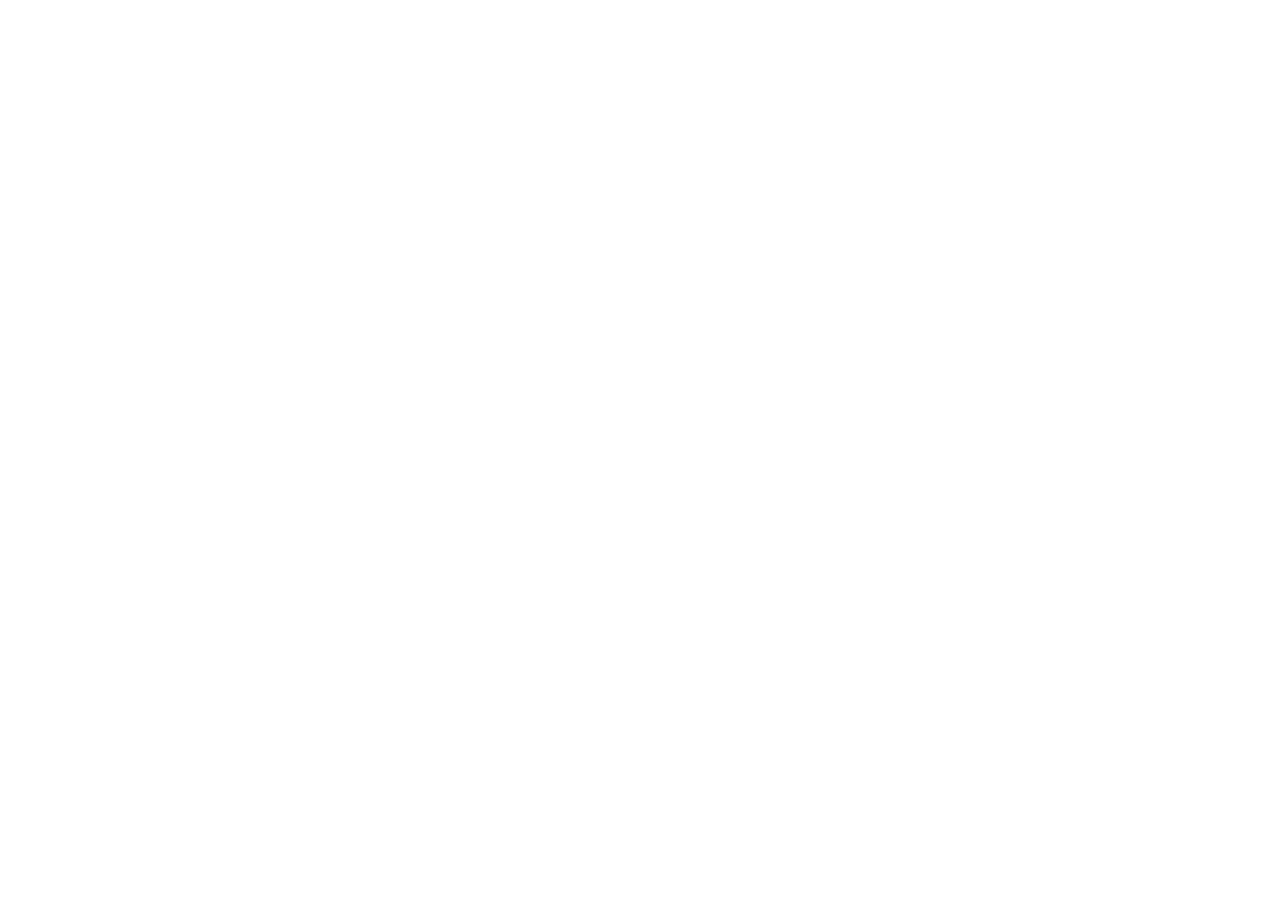
==== food_story.html @ a3baf1f1 "documents" ====
<!DOCTYPE html>
<html lang="en">

<head>
    <meta charset="UTF-8">
    <meta name="viewport" content="width=device-width, initial-scale=1.0">
    <title>EveryCook</title>
    <link rel="stylesheet" href="./assets/css/.css">
    <script src="./assets/js/app.js" defer></script>
</head>

<body>

</body>

</html>
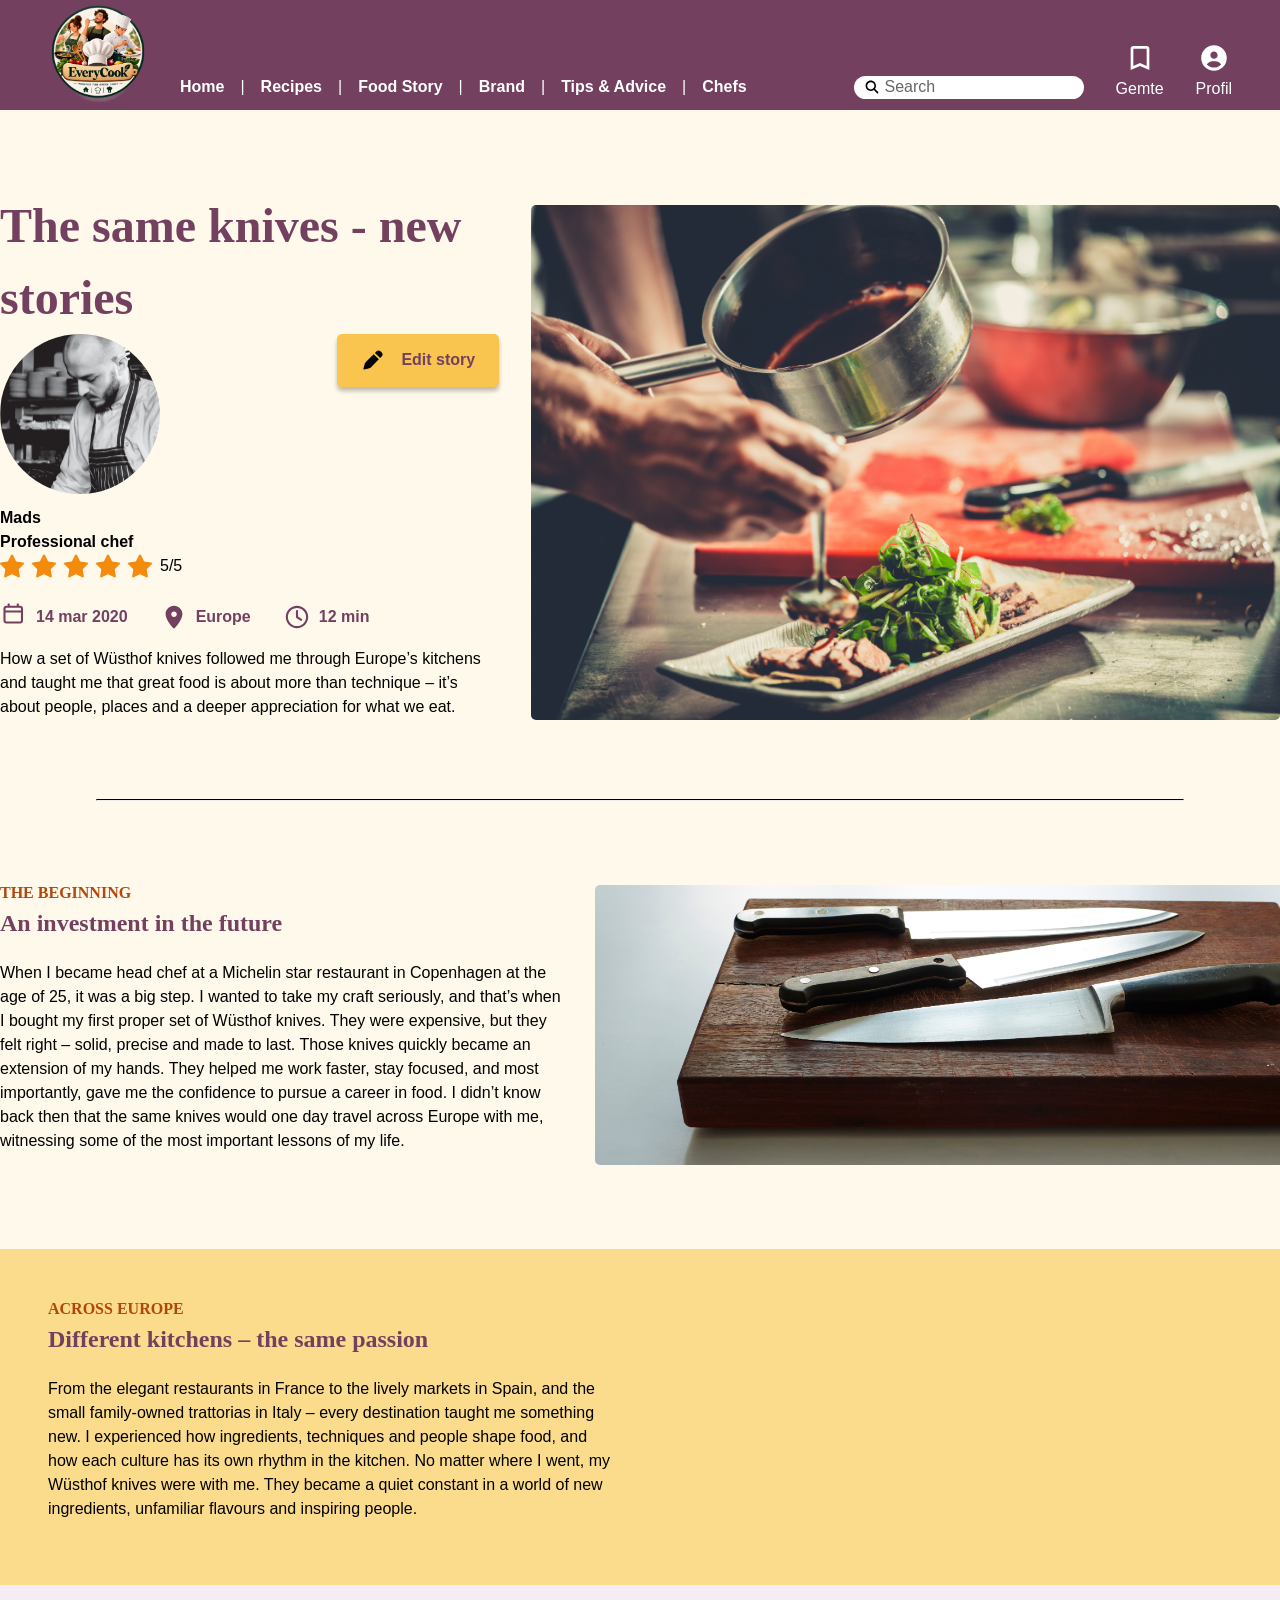
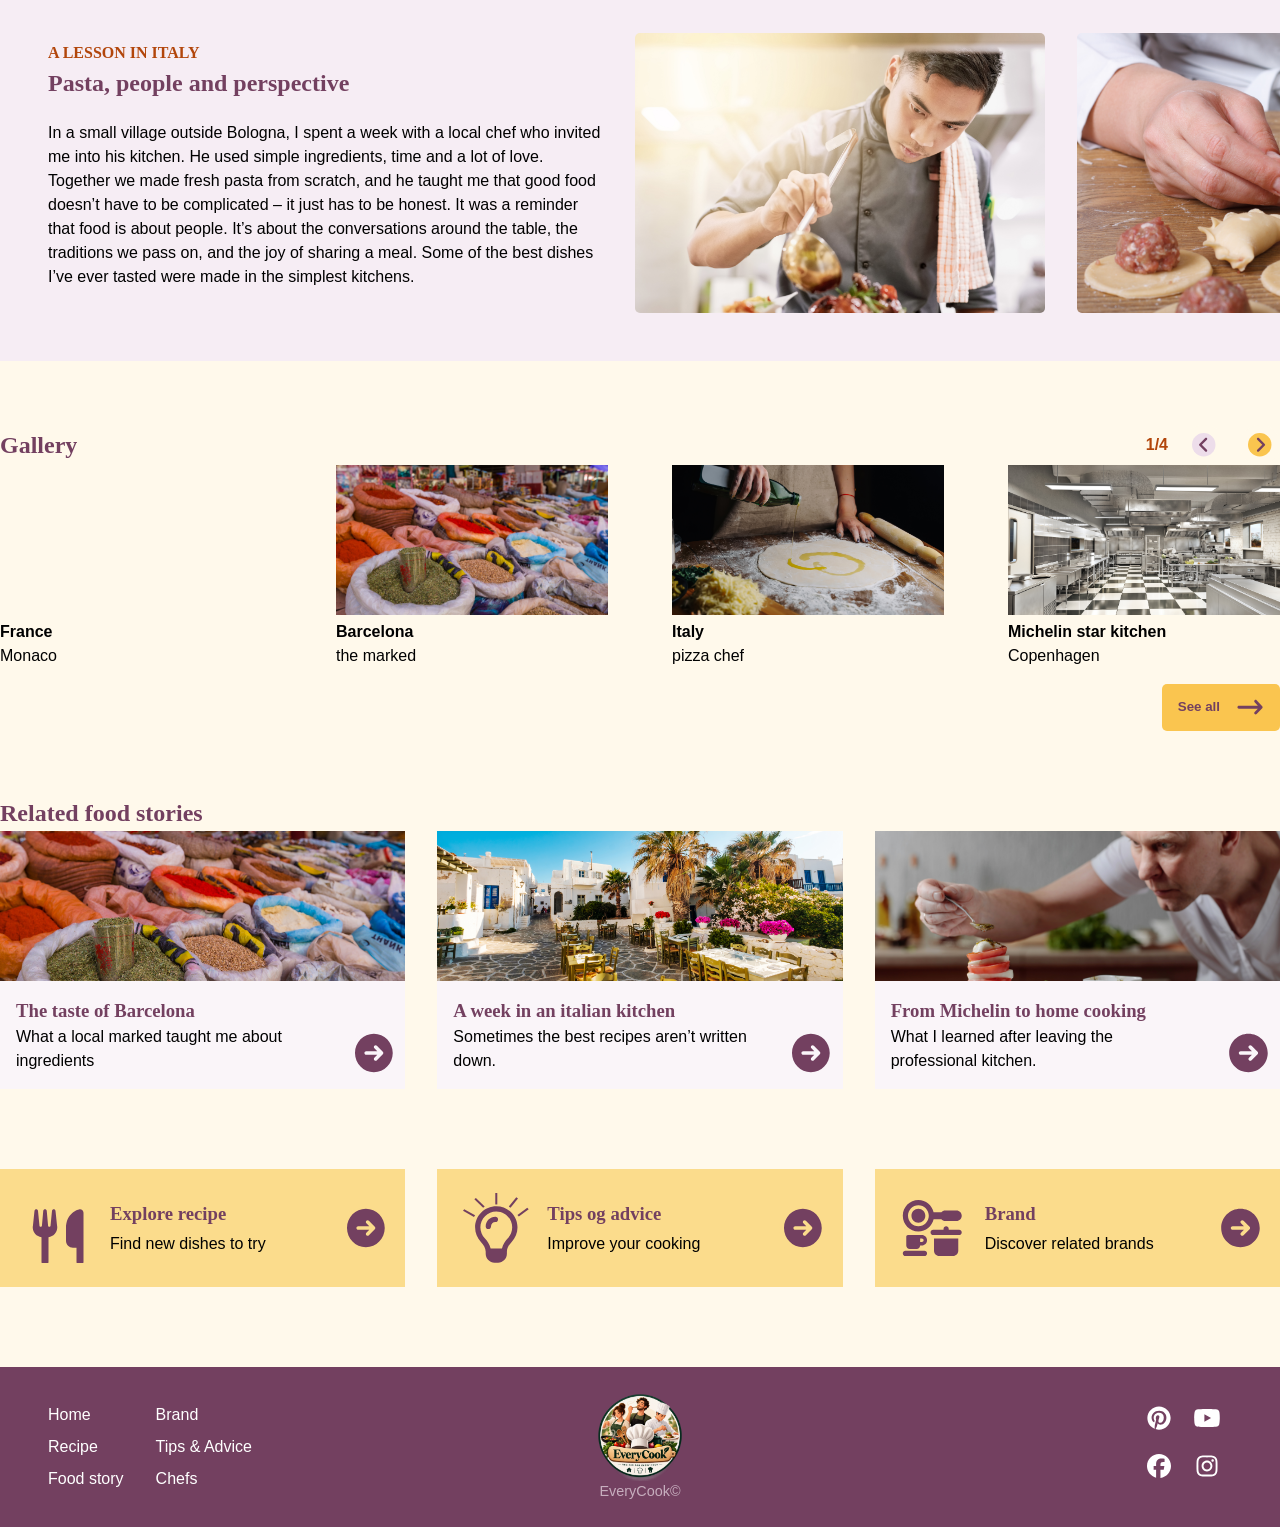
==== commit 1f1be8d9: "Food Story 1.0" ====
--- a/food_story.html
+++ b/food_story.html
@@ -5,12 +5,344 @@
     <meta charset="UTF-8">
     <meta name="viewport" content="width=device-width, initial-scale=1.0">
     <title>EveryCook</title>
-    <link rel="stylesheet" href="./assets/css/.css">
+    <link rel="stylesheet" href="./assets/css/style.css">
     <script src="./assets/js/app.js" defer></script>
 </head>
 
 <body>
 
+    <header>
+        <div class="logo">
+            <img src="assets/img/Ikon.png" alt="EveryCook logo">
+        </div>
+
+        <nav>
+            <a href="#">Home</a>
+            <span>|</span>
+            <a href="#">Recipes</a>
+            <span>|</span>
+            <a href="#">Food Story</a>
+            <span>|</span>
+            <a href="#">Brand</a>
+            <span>|</span>
+            <a href="#">Tips & Advice</a>
+            <span>|</span>
+            <a href="#">Chefs</a>
+        </nav>
+
+        <div class="search">
+            <img src="assets/icon/magnifying-glass-solid-full.svg   " alt="">
+            <p class="searchP">Search</p>
+        </div>
+
+        <div class="header-icon">
+            <img src="assets/icon/bookmark_24dp_1F1F1F_FILL0_wght400_GRAD0_opsz24.svg" alt="">
+            <span>Gemte</span>
+        </div>
+        <div class="header-icon">
+            <img src="assets/icon/circle-user-solid-full.svg" alt="">
+            <span>Profil</span>
+        </div>
+
+
+    </header>
+
+    <main>
+
+        <section class="fsHero">
+
+            <div class="fsHeroContent">
+
+                <h1>The same knives -
+                    new stories</h1>
+
+                <button class="fsEditButton"><img src="./assets/icon/pen-solid-full.svg" alt="edit pen">Edit
+                    story</button>
+                <div class="fsChefProfile"><img src="./assets/img/Mads.svg" alt="Mads chef">
+                    <div>
+                        <p>Mads</p>
+                        <p>Professional chef</p>
+                    </div>
+                </div>
+
+                <div class="fsRating">
+                    <img src="./assets/icon/rating_star.svg" alt="5 out of 5 stars">
+                    <img src="./assets/icon/rating_star.svg" alt="5 out of 5 stars">
+                    <img src="./assets/icon/rating_star.svg" alt="5 out of 5 stars">
+                    <img src="./assets/icon/rating_star.svg" alt="5 out of 5 stars">
+                    <img src="./assets/icon/rating_star.svg" alt="5 out of 5 stars">
+                    <span>5/5</span>
+                </div>
+
+                <div class="fsMetaData">
+                    <img src="./assets/icon/calendar-regular-full.svg" alt="calender">
+                    <span>14 mar 2020</span>
+                    <img src="./assets/icon/location-dot-solid-full.svg" alt="location">
+                    <span>Europe</span>
+                    <img src="./assets/icon/clock-regular-full.svg" alt="">
+                    <span>12 min</span>
+                </div>
+                <p>How a set of Wüsthof knives followed me through Europe’s kitchens and taught me that great food is
+                    about more than technique – it’s about people, places and a deeper appreciation for what we eat.</p>
+            </div>
+
+            <div class="fsHeroImg"><img src="./assets/img/food_Story_Hero.jpg" alt="food story hero picture"></div>
+        </section>
+
+        <hr class="fsLine">
+
+        <section class="fsStory">
+            <div class="fsStoryOne">
+
+                <div class="fsStoryContent">
+                    <span>THE BEGINNING</span>
+                    <h2>An investment in the future</h2>
+                    <p>When I became head chef at a Michelin star restaurant in Copenhagen at the age of 25, it was a
+                        big
+                        step. I wanted to take my craft seriously, and that’s when I bought my first proper set of
+                        Wüsthof
+                        knives. They were expensive, but they felt right – solid, precise and made to last.
+                        Those knives quickly became an extension of my hands. They helped me work faster, stay focused,
+                        and
+                        most importantly, gave me the confidence to pursue a career in food. I didn’t know back then
+                        that
+                        the same knives would one day travel across Europe with me, witnessing some of the most
+                        important
+                        lessons of my life.</p>
+                </div>
+
+                <img src="./assets/img/Knives.jpg" alt="knives">
+            </div>
+        </section>
+
+        <section class="fsStory fsStoryOrange">
+
+            <div class="fsStoryTwo">
+                <div class="fsStoryContent">
+                    <span>ACROSS EUROPE</span>
+                    <h2>Different kitchens – the same passion</h2>
+                    <p>From the elegant restaurants in France to the lively markets in Spain, and the small family-owned
+                        trattorias in Italy – every destination taught me something new. I experienced how ingredients,
+                        techniques and people shape food, and how each culture has its own rhythm in the kitchen.
+                        No matter where I went, my Wüsthof knives were with me. They became a quiet constant in a world
+                        of new ingredients, unfamiliar flavours and inspiring people.</p>
+                </div>
+
+                <video src="./assets/img/Monaco.mp4"></video>
+            </div>
+
+        </section>
+
+        <section class="fsStory fsStoryPurple">
+
+            <div class="fsStoryThree">
+                <div class="fsStoryContent">
+                    <span>A LESSON IN ITALY</span>
+                    <h2>Pasta, people and perspective</h2>
+                    <p>In a small village outside Bologna, I spent a week with a local chef who invited me into his
+                        kitchen. He used simple ingredients, time and a lot of love. Together we made fresh pasta from
+                        scratch, and he taught me that good food doesn’t have to be complicated – it just has to be
+                        honest.
+                        It was a reminder that food is about people. It’s about the conversations around the table, the
+                        traditions we pass on, and the joy of sharing a meal. Some of the best dishes I’ve ever tasted
+                        were made in the simplest kitchens.</p>
+                </div>
+
+                <img src="./assets/img/Italian_chef.jpg" alt="Italian chef">
+                <img src="./assets/img/Italian_pasta.jpg" alt="Making Pasta">
+            </div>
+
+        </section>
+
+        <section class="fsGallery">
+
+            <div class="fsGalleryHeader">
+                <h2>Gallery</h2>
+
+                <div class="fsGalleryNavigation">
+                    <span id="fsGalleryCounter">1/4</span>
+
+                    <button class="fsGalleryArrow" id="fsPrevious">
+                        <img src="./assets/icon/rund_pil_til_venstre.svg" alt="Previous">
+                    </button>
+
+                    <button class="fsGalleryArrow" id="fsNext">
+                        <img src="./assets/icon/rund_pil_til_højre.svg" alt="Next">
+                    </button>
+                </div>
+            </div>
+
+            <div class="fsGalleryGrid">
+
+                <div class="fsGalleryItem">
+                    <video src="./assets/img/Monaco.mp4"></video>
+                    <strong>France</strong>
+                    <span>Monaco</span>
+                </div>
+
+                <div class="fsGalleryItem">
+                    <img src="./assets/img/marked_2.jpg" alt="Barcelona marked">
+                    <strong>Barcelona</strong>
+                    <span>the marked</span>
+                </div>
+
+                <div class="fsGalleryItem">
+                    <img src="./assets/img/Pizza_chef.jpg" alt="Pizza chef">
+                    <strong>Italy</strong>
+                    <span>pizza chef</span>
+                </div>
+
+                <div class="fsGalleryItem">
+                    <img src="./assets/img/cph_kitchen.jpg" alt="kitchen Copenhagen">
+                    <strong>Michelin star kitchen</strong>
+                    <span>Copenhagen</span>
+                </div>
+
+            </div>
+
+            <button class="fsSeeAll"><span>See all</span><img src="./assets/icon/pil__højre.svg" alt=""></button>
+
+        </section>
+
+        <section>
+            <section class="fsRelatedStories">
+
+                <h2>Related food stories</h2>
+
+                <div class="fsRelatedGrid">
+
+                    <article class="fsRelatedCard">
+                        <img src="./assets/img/marked_2.jpg" alt="marked">
+
+                        <div class="fsRelatedContent">
+                            <h3>The taste of Barcelona</h3>
+                            <p>What a local marked taught me about ingredients</p>
+                            <button class="fsRelatedButton">
+                                <img src="./assets/icon/circle_arrow_right.svg" alt="">
+                            </button>
+                        </div>
+                    </article>
+
+                    <article class="fsRelatedCard">
+                        <img src="./assets/img/Italian_restaurant.jpg" alt="">
+
+                        <div class="fsRelatedContent">
+                            <h3>A week in an italian kitchen</h3>
+                            <p>Sometimes the best recipes aren’t written down.</p>
+                            <button class="fsRelatedButton">
+                                <img src="./assets/icon/circle_arrow_right.svg" alt="">
+                            </button>
+                        </div>
+                    </article>
+
+                    <article class="fsRelatedCard">
+                        <img src="./assets/img/pro_chef.JPG" alt="">
+
+                        <div class="fsRelatedContent">
+                            <h3>From Michelin to home cooking</h3>
+                            <p>What I learned after leaving the professional kitchen.</p>
+                            <button class="fsRelatedButton">
+                                <img src="./assets/icon/circle_arrow_right.svg" alt="">
+                            </button>
+                        </div>
+                    </article>
+
+                </div>
+
+            </section>
+        </section>
+
+        <section class="fsCta">
+
+            <div class="fsCtaGrid">
+
+                <div class="fsCtaCard">
+                    <img src="./assets/icon/utensils-solid-full.svg" alt="utensils">
+
+                    <div>
+                        <h3>Explore recipe</h3>
+                        <p>Find new dishes to try</p>
+                    </div>
+
+                    <button class="fsCtaButton">
+                        <img src="./assets/icon/circle_arrow_right.svg" alt="arrow right">
+                    </button>
+                </div>
+
+                <div class="fsCtaCard">
+                    <img src="./assets/icon/tips_and_advice.svg" alt="lightbulb">
+
+                    <div>
+                        <h3>Tips og advice</h3>
+                        <p>Improve your cooking</p>
+                    </div>
+
+                    <button class="fsCtaButton">
+                        <img src="./assets/icon/circle_arrow_right.svg" alt="arrow right">
+                    </button>
+                </div>
+
+                <div class="fsCtaCard">
+                    <img src="./assets/icon/kitchen-set-solid-full.svg" alt="Kitchen utensils">
+
+                    <div>
+                        <h3>Brand</h3>
+                        <p>Discover related brands</p>
+                    </div>
+
+                    <button class="fsCtaButton">
+                        <img src="./assets/icon/circle_arrow_right.svg" alt="arrow right">
+                    </button>
+                </div>
+
+            </div>
+
+        </section>
+    </main>
+
+
+    <footer>
+        <div class="footer-links">
+            <div>
+                <a href="#">Home</a>
+                <a href="#">Recipe</a>
+                <a href="#">Food story</a>
+            </div>
+
+            <div>
+                <a href="#">Brand</a>
+                <a href="#">Tips & Advice</a>
+                <a href="#">Chefs</a>
+            </div>
+        </div>
+
+
+        <div class="footer-logo">
+            <img src="assets/img/Ikon.png" alt="EveryCook logo">
+            <p>EveryCook©</p>
+        </div>
+
+
+        <div class="social-media">
+            <a href="#">
+                <img src="assets/icon/pinterest-brands-solid-full.svg" alt="Pinterest">
+            </a>
+
+            <a href="#">
+                <img src="assets/icon/youtube-brands-solid-full.svg" alt="YouTube">
+            </a>
+
+            <a href="#">
+                <img src="assets/icon/facebook-brands-solid-full.svg" alt="Facebook">
+            </a>
+
+            <a href="#">
+                <img src="assets/icon/instagram-brands-solid-full.svg" alt="Instagram">
+            </a>
+        </div>
+
+    </footer>
+
 </body>
 
 </html>
--- a/assets/css/style.css
+++ b/assets/css/style.css
@@ -0,0 +1,687 @@
+/* Typografi */
+
+@import url('https://fonts.googleapis.com/css2?family=Merriweather:ital,opsz,wght@0,18..144,300..900;1,18..144,300..900&family=Nunito:ital,wght@0,200..1000;1,200..1000&display=swap');
+
+* {
+    box-sizing: border-box;
+    line-height: 150%;
+}
+
+/* Variabler*/
+
+:root {
+    /* Farver */
+    --primaryPurple: rgb(115, 64, 96, 1);
+    --darkPurple: rgb(115, 64, 96, 1);
+    --mediumDarkPurple: rgb(224, 193, 217, 1);
+    --mediumPurple: rgb(246, 237, 244, 1);
+    --lightPurple: rgb(250, 245, 249, 1);
+    --primaryOrange: rgb(250, 197, 79, 1);
+    --darkOrange: rgb(178, 70, 11, 1);
+    --mediumDarkOrange: rgb(242, 139, 14, 1);
+    --mediumOrange: rgb(251, 220, 140, 1);
+    --lightOrange: rgb(253, 238, 200, 1);
+
+    /* Spacing */
+
+    --smallSpacer: 1rem;
+    --mediumSpacer: 1.5rem;
+    --largeSpacer: 3rem;
+}
+
+
+
+body {
+    margin: 0;
+    font-family: "Nunito", sans-serif;
+    background-color: #FFF9EB;
+    ;
+}
+
+h1,
+h2,
+h3,
+h4,
+h5,
+h6 {
+    font-family: "Merriweather";
+    color: var(--darkPurple);
+
+}
+
+/* HEADER */
+
+header {
+    display: flex;
+    align-items: center;
+    height: 110px;
+    padding: 0 3rem;
+    background-color: var(--darkPurple);
+    gap: 2rem;
+}
+
+.logo img {
+    width: 100px;
+    height: 100px;
+    object-fit: contain;
+}
+
+nav {
+    display: flex;
+    align-items: center;
+    gap: 1rem;
+    margin-top: 4rem;
+}
+
+nav a {
+    color: white;
+    text-decoration: none;
+    font-size: var(--smallSpacer);
+    font-weight: 600;
+}
+
+nav span {
+    color: white;
+}
+
+.search {
+    display: flex;
+    align-items: center;
+    margin-left: auto;
+    width: 230px;
+    height: 23px;
+    background-color: white;
+    border-radius: 20px;
+    padding: 0 10px;
+    margin-top: 4rem;
+}
+
+.search img {
+    width: 16px;
+    height: 16px;
+
+}
+
+.searchP {
+    font-size: (var(--smallSpacer));
+    padding-left: 5px;
+    opacity: 60%;
+}
+
+.header-icon {
+    display: flex;
+    flex-direction: column;
+    align-items: center;
+    color: white;
+    gap: 3px;
+    margin-top: 2rem;
+}
+
+.header-icon img {
+    width: 32px;
+    height: 32px;
+    filter: brightness(0) invert(1);
+}
+
+.header-icon span {
+    font-size: var(--smallSpacer);
+}
+
+
+/* MAIN */
+
+.hero {
+    position: relative;
+    display: block;
+    min-height: 400px;
+}
+
+.hero img {
+    display: block;
+    width: 100%;
+    height: auto;
+    object-fit: cover;
+}
+
+.hero-content {
+    position: absolute;
+    inset: 0;
+    display: flex;
+    flex-direction: column;
+    justify-content: center;
+    align-items: flex-start;
+    padding: 2rem;
+    color: white;
+}
+
+.hero h1 {
+    margin: 0;
+    margin-bottom: 1.5rem;
+    color: white;
+    z-index: 1;
+    align-self: center;
+    font-size: var(--largeSpacer);
+    text-shadow: 2px 2px 4px rgba(0, 0, 0, 0.5);
+}
+
+.hero-search {
+    display: flex;
+    align-self: center;
+    gap: 0.5rem;
+    margin-top: 1rem;
+    background: rgba(255, 255, 255, 0.6);
+    border-radius: 999px;
+    padding: 0.5rem 1rem;
+    width: 400px;
+}
+
+.hero-search img {
+    width: 20px;
+    height: 20px;
+    filter: brightness(1) invert(0);
+    margin-top: 0.1rem;
+}
+
+.hero-search p {
+    margin: 0;
+    color: black;
+}
+
+.popularRecipes {
+    margin: var(--mediumSpacer) 3rem;
+}
+
+.popularRecipesFood {
+    display: flex;
+    flex-direction: row;
+    justify-content: space-evenly;
+    padding: 0 2px 31px 21px;
+    gap: 5rem;
+}
+
+.popularRecipesFood img {
+    width: 256px;
+    height: 300px;
+    display: block;
+}
+
+.popularRecipesFood>div {
+    display: flex;
+    flex-direction: column;
+}
+
+.popularRecipesFood p {
+    margin-top: 0.5rem;
+    text-align: center;
+    font-weight: bold;
+    font-size: var(--mediumSpacer);
+    font-family: "Merriweather";
+}
+
+.popularRecipesFood button {
+
+    margin-top: 3rem;
+    margin-left: var(--smallSpacer);
+    background-color: var(--primaryOrange);
+    font-weight: bold;
+    font-size: 26px;
+    width: 256px;
+    height: 68px;
+    border-radius: 5px;
+    color: var(--darkPurple);
+    box-shadow: 0 4px 4px rgba(0, 0, 0, 0.25);
+}
+
+/* Food Story */
+
+.fsHero {
+    max-width: 1440px;
+    margin: 0 auto;
+    margin-top: 5rem;
+    display: grid;
+    grid-template-columns: 2fr 3fr;
+    gap: 2rem;
+    align-items: center;
+}
+
+.fsHeroContent {
+    display: grid;
+    grid-template-columns: 1fr auto;
+    align-items: start;
+}
+
+.fsHeroContent>h1,
+.fsHeroContent>.fsRating,
+.fsHeroContent>.fsMetaData,
+.fsHeroContent>p {
+    grid-column: 1 / -1;
+}
+
+.fsHeroContent h1 {
+    margin: 0;
+    font-size: var(--largeSpacer);
+}
+
+.fsEditButton {
+    grid-column: 2;
+    grid-row: 2;
+}
+
+.fsEditButton {
+    display: inline-flex;
+    align-items: center;
+    gap: 1rem;
+    padding: 0.9rem 1.5rem;
+    background: var(--primaryOrange);
+    color: var(--darkPurple);
+    border: none;
+    border-radius: 5px;
+    font-weight: bold;
+    font-size: var(--smallSpacer);
+    box-shadow: 0 4px 4px rgba(0, 0, 0, 0.25);
+}
+
+.fsEditButton img {
+    width: 24px;
+    height: 24px;
+}
+
+.fsChefProfile {
+    display: flex;
+    flex-direction: column;
+    align-items: flex-start;
+    gap: 0.75rem;
+}
+
+.fsChefProfile img {
+    width: 160px;
+    height: 160px;
+    border-radius: 50%;
+    object-fit: cover;
+}
+
+.fsChefProfile p {
+    margin: 0;
+    font-weight: bold;
+}
+
+
+.fsChefProfile {
+    grid-column: 1;
+    grid-row: 2;
+}
+
+.fsRating,
+.fsMetaData {
+    display: flex;
+    align-items: center;
+    gap: 0.5rem;
+}
+
+.fsRating img {
+    width: 24px;
+    height: 24px;
+
+}
+
+.fsMetaData {
+    margin-top: 25px;
+    gap: 0.5rem;
+    flex-wrap: wrap;
+    color: var(--darkPurple);
+    font-weight: bold;
+}
+
+.fsMetaData img {
+    width: 28px;
+    height: 28px;
+}
+
+.fsMetaData span {
+    margin-right: 1.5rem;
+}
+
+.fsHeroImg img {
+    width: 100%;
+    object-fit: cover;
+    display: block;
+    border-radius: 5px;
+}
+
+.fsLine {
+    margin: 4rem auto;
+    width: 85%;
+    border-top: 1.5px solid black;
+}
+
+.fsStory {
+    max-width: 100%;
+    margin: 5rem 0 0;
+}
+
+.fsStoryOne,
+.fsStoryTwo {
+    width: 1440px;
+    margin: 0 auto;
+    display: grid;
+    grid-template-columns: 2fr 3fr;
+    gap: 2rem;
+    align-items: center;
+}
+
+.fsStoryContent span {
+    color: var(--darkOrange);
+    font-weight: bold;
+    font-family: "Merriweather";
+    display: block;
+}
+
+.fsStoryContent h2 {
+    margin-top: 0;
+}
+
+.fsStoryOne img {
+    width: 100%;
+    height: 280px;
+    object-fit: cover;
+    display: block;
+    border-radius: 5px;
+}
+
+.fsStoryOrange {
+    background-color: var(--mediumOrange);
+    padding: var(--largeSpacer);
+}
+
+.fsStoryTwo video {
+    width: 100%;
+    height: 230px;
+    object-fit: cover;
+    display: block;
+    border-radius: 5px;
+}
+
+.fsStoryThree {
+    width: 1440px;
+    margin: 0 auto;
+    display: grid;
+    grid-template-columns: 2.7fr 2fr 2fr;
+    gap: 2rem;
+    align-items: center;
+}
+
+.fsStoryThree img {
+    width: 100%;
+    height: 280px;
+    object-fit: cover;
+    display: block;
+    border-radius: 5px;
+
+}
+
+.fsStoryPurple {
+    background-color: var(--mediumPurple);
+    padding: var(--largeSpacer);
+    margin-top: 0;
+}
+
+.fsGallery {
+    max-width: 1440px;
+    width: 100%;
+    margin: 4rem auto;
+}
+
+.fsGalleryHeader {
+    display: flex;
+    justify-content: space-between;
+    align-items: center;
+}
+
+.fsGalleryHeader h2 {
+    margin: 0;
+}
+
+.fsGalleryNavigation {
+    display: flex;
+    align-items: center;
+    gap: 1rem;
+}
+
+.fsGalleryNavigation span {
+    font-weight: 700;
+    color: var(--darkOrange);
+}
+
+.fsGalleryArrow {
+    width: 40px;
+    height: 40px;
+    padding: 0;
+    border: none;
+    border-radius: 50%;
+    background-color: #FFF9EB;
+    display: flex;
+    align-items: center;
+    justify-content: center;
+}
+
+.fsGalleryArrow img {
+    width: 24px;
+    height: 24px;
+}
+
+.fsGalleryGrid {
+    display: grid;
+    grid-template-columns: repeat(4, 1fr);
+    gap: 4rem;
+}
+
+.fsGalleryItem img,
+.fsGalleryItem video {
+    width: 100%;
+    height: 150px;
+    object-fit: cover;
+    display: block;
+}
+
+.fsGalleryItem strong,
+.fsGalleryItem span {
+    display: block;
+}
+
+.fsGalleryItem strong {
+    margin-top: 0.3rem;
+}
+
+.fsSeeAll {
+    display: flex;
+    align-items: center;
+    justify-content: center;
+    gap: 1rem;
+    margin-top: 1rem;
+    margin-left: auto;
+    padding: 0.6rem 1rem;
+    border: none;
+    border-radius: 5px;
+    background-color: var(--primaryOrange);
+    color: var(--primaryPurple);
+    font-weight: bold;
+}
+
+.fsSeeAll img {
+    width: 28px;
+    height: 28px;
+}
+
+.fsRelatedStories {
+    max-width: 1440px;
+    width: 100%;
+    margin: 4rem auto;
+}
+
+.fsRelatedGrid {
+    display: grid;
+    grid-template-columns: repeat(3, 1fr);
+    gap: 2rem;
+}
+
+.fsRelatedCard>img {
+    width: 100%;
+    height: 150px;
+    object-fit: cover;
+    display: block;
+}
+
+.fsRelatedContent {
+    position: relative;
+    min-height: 90px;
+    padding: 1rem;
+    background-color: var(--lightPurple);
+}
+
+.fsRelatedStories h2 {
+    margin: 0;
+}
+
+.fsRelatedContent h3,
+.fsRelatedContent p {
+    margin: 0;
+}
+
+
+.fsRelatedContent p {
+    max-width: 80%;
+}
+
+.fsRelatedButton {
+    position: absolute;
+    right: 1rem;
+    bottom: 1rem;
+    width: 40px;
+    height: 40px;
+    border: none;
+    border-radius: 50%;
+    background-color: var(--lightPurple);
+    display: flex;
+    align-items: center;
+    justify-content: center;
+}
+
+.fsRelatedButton img {
+    width: 48px;
+    height: 48px;
+}
+
+.fsCta {
+    max-width: 1440px;
+    width: 100%;
+    margin: 5rem auto;
+}
+
+.fsCtaGrid {
+    display: grid;
+    grid-template-columns: repeat(3, 1fr);
+    gap: 2rem;
+}
+
+.fsCtaCard {
+    display: flex;
+    align-items: center;
+    gap: 1rem;
+    padding: 1.5rem;
+    background-color: var(--mediumOrange);
+}
+
+.fsCtaCard>img {
+    width: 70px;
+    height: 70px;
+}
+
+.fsCtaCard h3,
+.fsCtaCard p {
+    margin: 0;
+}
+
+.fsCtaCard h3 {
+    margin-bottom: 0.2rem;
+}
+
+.fsCtaButton {
+    width: 40px;
+    height: 40px;
+    margin-left: auto;
+    border: none;
+    border-radius: 50%;
+    background-color: var(--mediumOrange);
+    display: flex;
+    align-items: center;
+    justify-content: center;
+}
+
+.fsCtaButton img {
+    width: 48px;
+    height: 48px;
+}
+
+/* FOOTER */
+
+footer {
+    display: grid;
+    grid-template-columns: 1fr 1fr 1fr;
+    align-items: center;
+    min-height: 160px;
+    padding: 1rem 3rem;
+    background-color: var(--darkPurple);
+    color: white;
+    margin-top: 5rem;
+}
+
+.footer-links {
+    display: flex;
+    gap: 2rem;
+}
+
+.footer-links div {
+    display: flex;
+    flex-direction: column;
+    gap: 0.5rem;
+}
+
+.footer-links a {
+    color: white;
+    text-decoration: none;
+    font-size: 1rem;
+}
+
+.footer-logo {
+    display: flex;
+    flex-direction: column;
+    align-items: center;
+    justify-content: center;
+}
+
+.footer-logo img {
+    width: 90px;
+    height: 90px;
+    object-fit: contain;
+}
+
+.footer-logo p {
+    margin: 0;
+    color: #c7aebe;
+    font-size: 0.9rem;
+}
+
+.social-media {
+    display: grid;
+    grid-template-columns: repeat(2, 40px);
+    grid-template-rows: repeat(2, 40px);
+    gap: 0.5rem;
+
+    justify-content: end;
+}
+
+.social-media img {
+    width: 30px;
+    height: 30px;
+    filter: brightness(0) invert(1);
+}
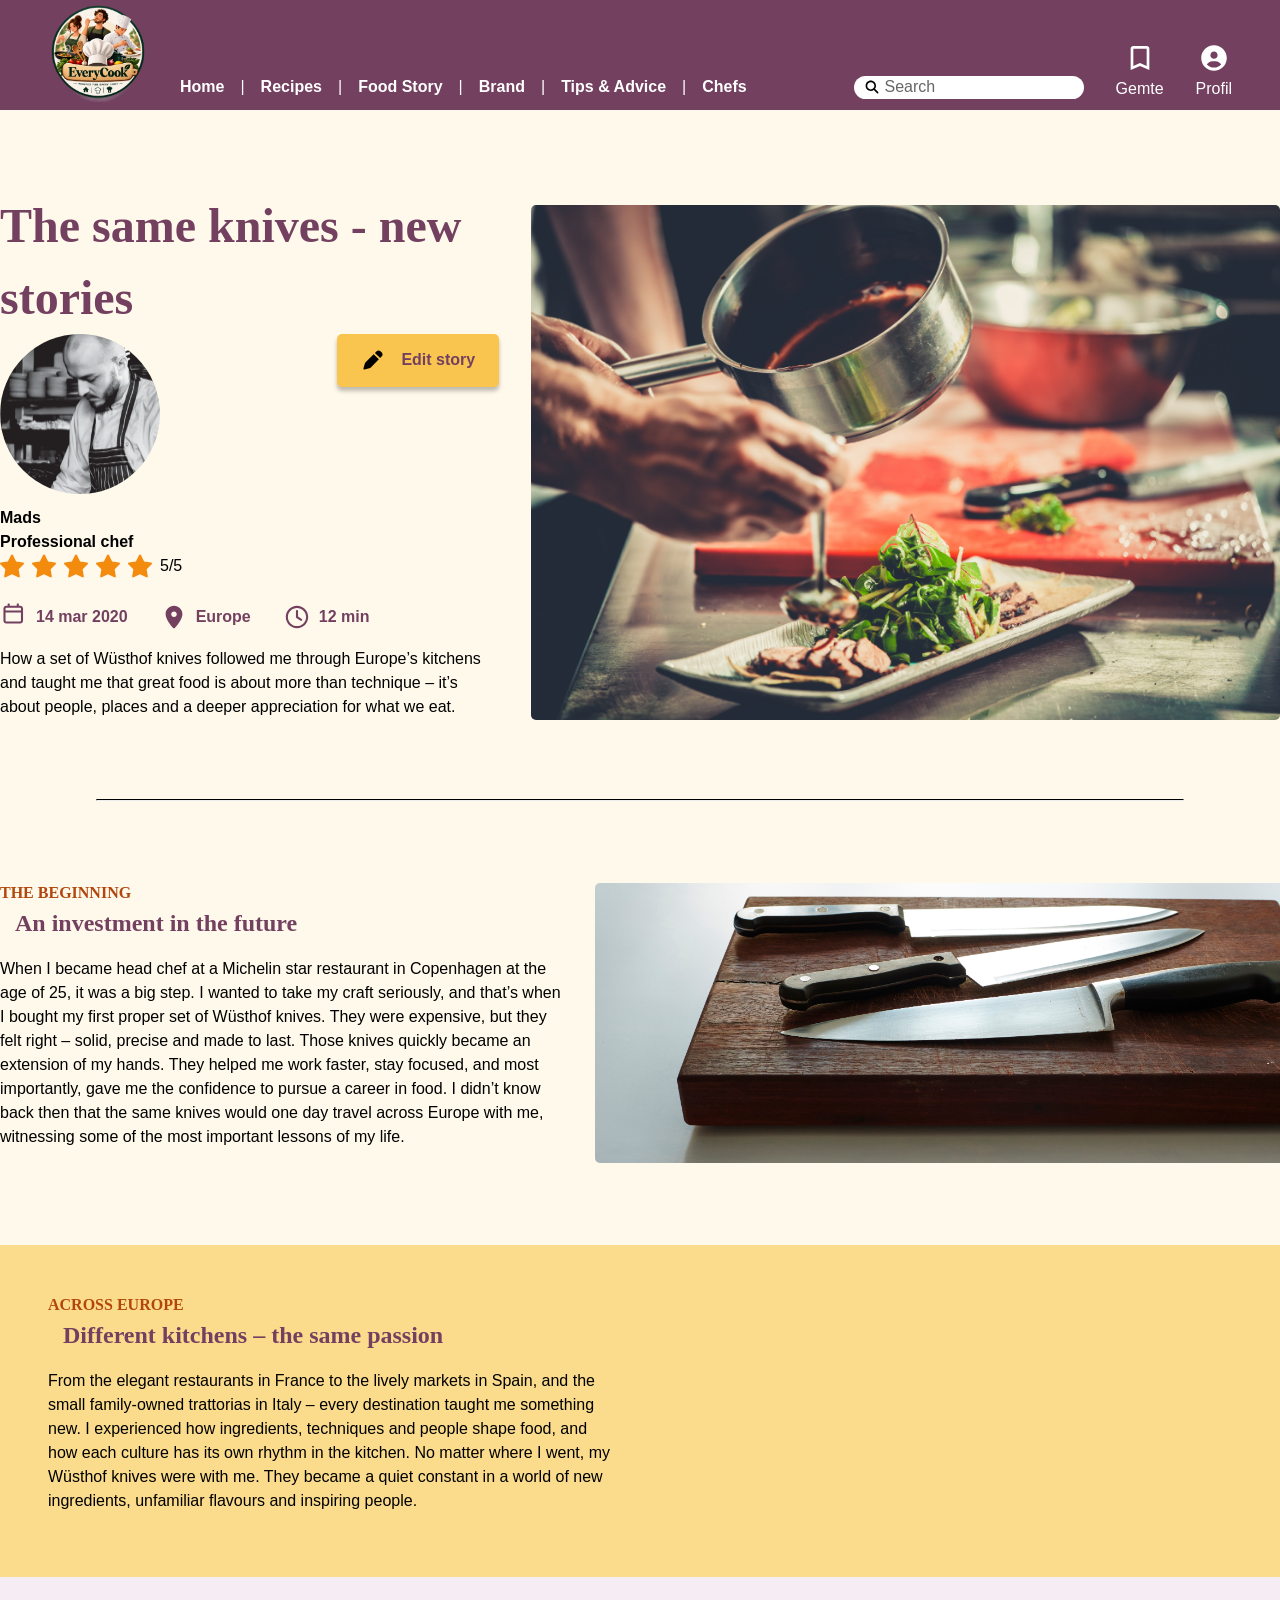
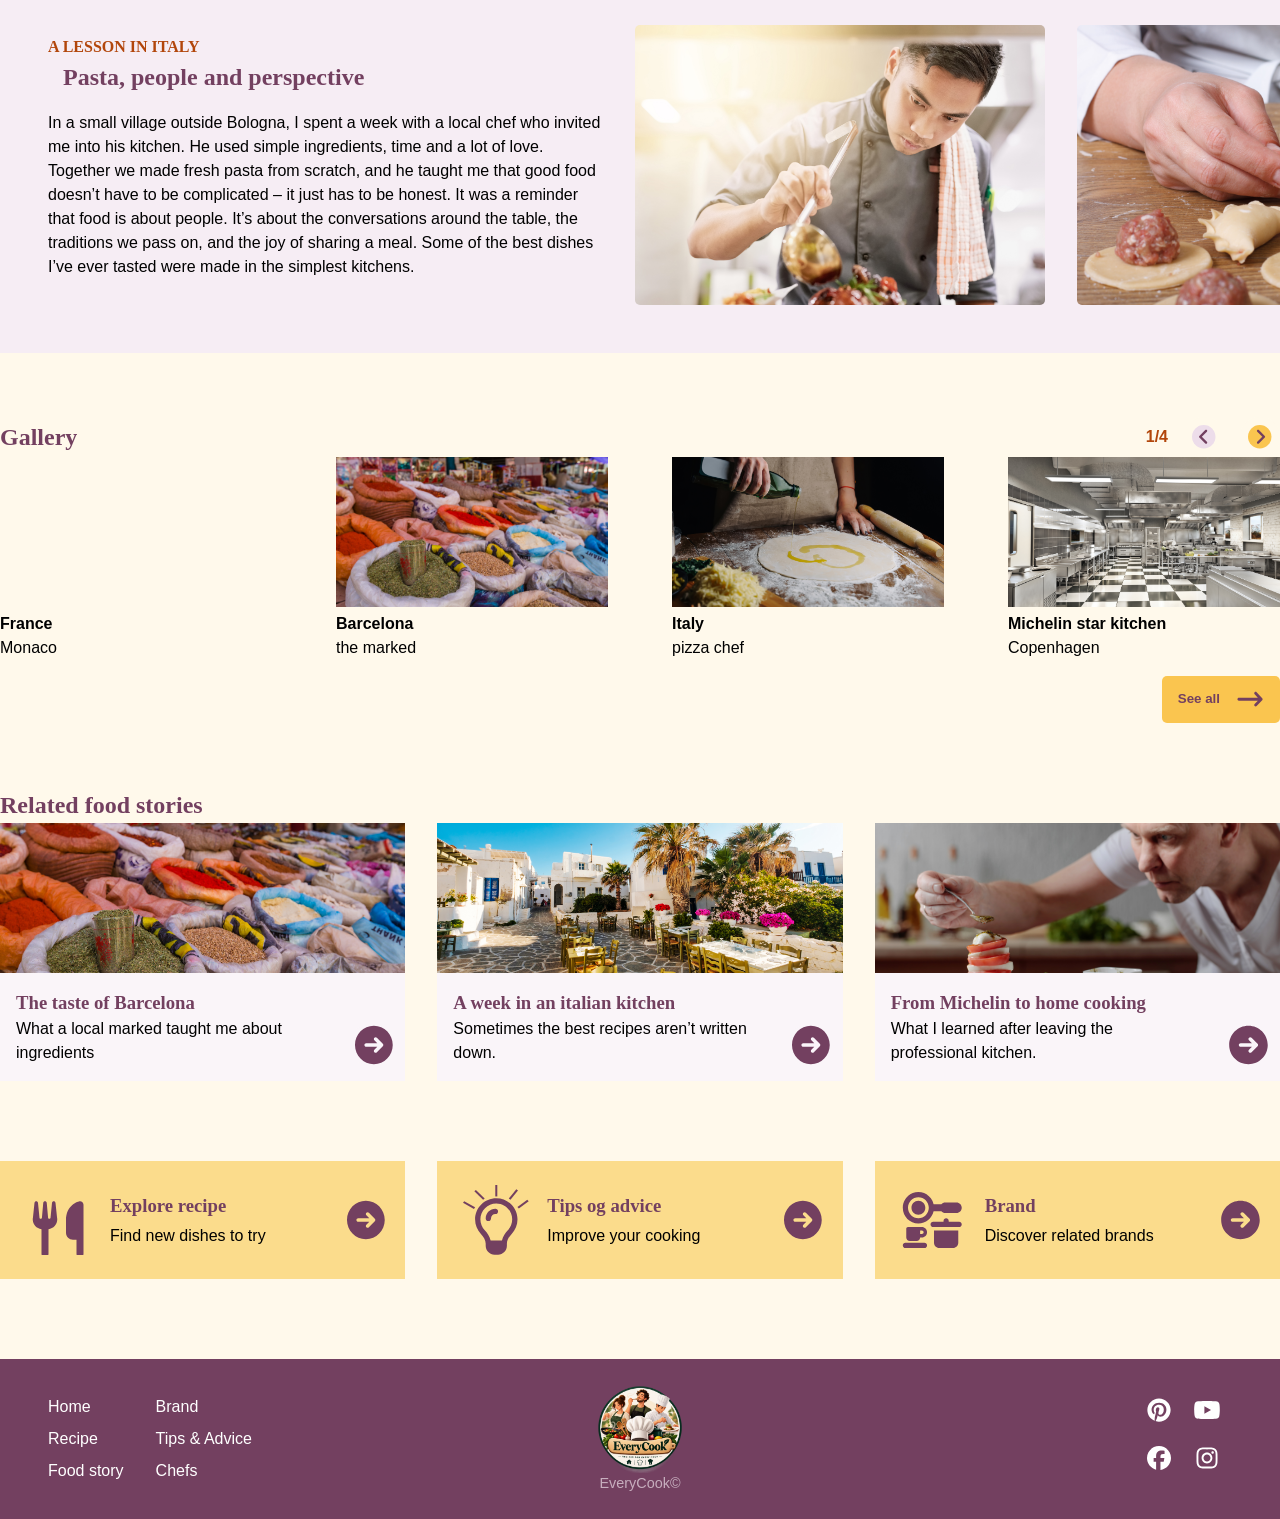
==== commit af4324bf: "lærke update" ====
--- a/food_story.html
+++ b/food_story.html
@@ -17,15 +17,15 @@
         </div>
 
         <nav>
-            <a href="#">Home</a>
-            <span>|</span>
-            <a href="#">Recipes</a>
-            <span>|</span>
-            <a href="#">Food Story</a>
+            <a href="./index.html">Home</a>
+            <span>|</span>
+            <a href="./recipe.html">Recipes</a>
+            <span>|</span>
+            <a href="./food_story.html">Food Story</a>
             <span>|</span>
             <a href="#">Brand</a>
             <span>|</span>
-            <a href="#">Tips & Advice</a>
+            <a href="./tips_and_advice.html">Tips & Advice</a>
             <span>|</span>
             <a href="#">Chefs</a>
         </nav>
--- a/assets/css/style.css
+++ b/assets/css/style.css
@@ -35,7 +35,7 @@
     margin: 0;
     font-family: "Nunito", sans-serif;
     background-color: #FFF9EB;
-    ;
+
 }
 
 h1,
@@ -127,7 +127,7 @@
     font-size: var(--smallSpacer);
 }
 
-
+/* lANDING PAGE */
 /* MAIN */
 
 .hero {
@@ -622,6 +622,652 @@
     height: 48px;
 }
 
+/* RECIPE */
+.recipe-hero {
+    display: flex;
+    flex-direction: column;
+    gap: var(--mediumSpacer);
+    margin-top: var(--mediumSpacer);
+    padding: 0 3rem;
+
+}
+
+.recipe-hero-media {
+    display: flex;
+    gap: var(--mediumSpacer);
+
+}
+
+.recipe-hero-media img {
+
+    width: 700px;
+    height: 526px;
+    object-fit: cover;
+    border-radius: 8px;
+}
+
+.recipe-hero-content {
+    display: flex;
+    justify-content: space-between;
+    align-items: flex-start;
+    gap: var(--mediumSpacer);
+}
+
+.recipe-hero-content h1 {
+    margin-bottom: 0;
+    font-size: 48px;
+}
+
+.recipe-hero-text p {
+    margin-bottom: var(--mediumSpacer);
+    font-size: 16px;
+    max-width: 890px;
+}
+
+
+
+.recipe-hero-content button {
+    margin-top: 1rem;
+    background-color: var(--primaryOrange);
+    font-weight: bold;
+    font-size: 16px;
+    width: 150px;
+    height: 46px;
+    border-radius: 8px;
+    color: var(--darkPurple);
+    box-shadow: 0 4px 4px rgba(0, 0, 0, 0.25);
+    display: flex;
+    align-items: center;
+    justify-content: center;
+    gap: 10px;
+    border: none;
+    cursor: pointer;
+}
+
+.recipe-hero-content button i {
+    font-size: 20px;
+}
+
+
+.recipe-hero-rating {
+    width: 600px;
+    height: 526px;
+    background-color: var(--mediumPurple);
+    border-radius: 8px;
+    padding: var(--mediumSpacer);
+    display: flex;
+    flex-direction: column;
+    gap: 0.5rem;
+    box-shadow: 0 4px 10px rgba(0, 0, 0, 0.1);
+}
+
+.recipe-hero-rating .author {
+    margin: 0;
+}
+
+.recipe-hero-rating .recipe-stars {
+    display: flex;
+    gap: 10px;
+
+}
+
+.recipe-hero-rating .recipe-stars i {
+    font-size: 24px;
+    color: var(--mediumDarkOrange);
+
+}
+
+.recipe-hero-rating .recipe-stars span {
+    margin-left: 10px;
+    font-weight: bold;
+    color: var(--darkPurple);
+}
+
+.recipe-hero-buttons {
+    display: flex;
+    gap: 250px;
+    margin-top: 3rem;
+}
+
+.recipe-hero-buttons i {
+    font-size: 24px;
+
+
+}
+
+.recipe-hero-rating button {
+    box-sizing: border-box;
+    padding: 0px 20px;
+    border: none;
+    border-radius: 8px;
+    font-size: 16px;
+    display: flex;
+    align-items: center;
+    gap: 8px;
+    cursor: pointer;
+    background-color: var(--primaryOrange);
+    color: var(--darkPurple);
+    box-shadow: 0 4px 4px rgba(0, 0, 0, 0.25);
+}
+
+
+
+
+/* METADATA */
+
+.METADATA {
+    display: flex;
+    justify-content: space-between;
+    background-color: var(--darkPurple);
+    margin: var(--largeSpacer) 3rem 0;
+    border-radius: 8px;
+    padding: 2rem 2rem;
+}
+
+.recipe-info-icon {
+    display: flex;
+    align-items: center;
+    gap: 10px;
+    color: white;
+}
+
+.info-text {
+    display: flex;
+    flex-direction: column;
+}
+
+.info-label {
+    margin: 0;
+    font-weight: 600;
+    font-size: 18px;
+}
+
+.info-desc {
+    margin: 0;
+    font-size: 16px;
+
+}
+
+.recipe-info-icon i {
+    font-size: 24px;
+    color: var(--primaryOrange);
+
+
+}
+
+
+
+/* INGREDIENTS + METHOD */
+
+.recipe-content {
+    display: flex;
+    gap: var(--largeSpacer);
+    margin: var(--largeSpacer) 3rem;
+    align-items: flex-start;
+}
+
+.recipe-ingredients {
+    width: 600px;
+    height: 426px;
+    background-color: var(--mediumPurple);
+    border-radius: 8px;
+    padding: var(--mediumSpacer);
+}
+
+.recipe-method {
+    width: 1200px;
+    height: 450px;
+    background-color: var(--mediumPurple);
+    border-radius: 8px;
+    padding: var(--mediumSpacer);
+}
+
+.recipe-content h2 {
+    border-bottom: 2px solid var(--mediumPurple);
+    padding-bottom: 0.5rem;
+    margin-bottom: var(--smallSpacer);
+}
+
+.recipe-ingredients ul {
+    list-style: none;
+    margin: 0;
+    padding: 0;
+    display: flex;
+    flex-direction: column;
+    gap: 0.7rem;
+}
+
+.recipe-ingredients li {
+    position: relative;
+    padding-left: 1.6rem;
+}
+
+.recipe-ingredients li::before {
+    content: "";
+    position: absolute;
+    left: 0;
+    top: 4px;
+    width: 14px;
+    height: 14px;
+    border: 2px solid var(--mediumDarkOrange);
+    border-radius: 3px;
+}
+
+.recipe-method ol {
+    list-style: none;
+    counter-reset: step;
+    margin: 0;
+    padding: 0;
+    display: flex;
+    flex-direction: column;
+    gap: var(--smallSpacer);
+}
+
+.recipe-method li {
+    counter-increment: step;
+    display: flex;
+    gap: 1rem;
+}
+
+.recipe-method li::before {
+    content: counter(step);
+    flex-shrink: 0;
+    width: 28px;
+    height: 28px;
+    border-radius: 50%;
+    background-color: var(--darkPurple);
+    color: white;
+    font-weight: bold;
+    display: flex;
+    align-items: center;
+    justify-content: center;
+    font-size: 14px;
+}
+
+/* RELATED RECIPES */
+
+.related-recipes {
+    margin: var(--largeSpacer) 3rem;
+}
+
+.related-recipes-grid {
+    display: grid;
+    grid-template-columns: repeat(4, 1fr);
+    gap: var(--largeSpacer);
+}
+
+.recipe-card {
+    background-color: var(--darkPurple);
+    border-radius: 8px;
+    padding: 10px;
+    overflow: hidden;
+    display: flex;
+    flex-direction: column;
+    height: 100%;
+
+}
+
+.recipe-card img {
+
+    width: 100%;
+    height: 250px;
+    object-fit: cover;
+    border-radius: 6px;
+    display: block;
+
+}
+
+.recipe-card-body {
+    position: relative;
+    padding: var(--smallSpacer);
+    flex: 1;
+    display: flex;
+    flex-direction: column;
+}
+
+.fa-bookmark {
+    position: absolute;
+    top: 10px;
+    right: 10px;
+    font-size: 30px;
+    color: var(--primaryOrange);
+    cursor: pointer;
+
+}
+
+.recipe-card-body h2 {
+    margin: 0.3rem 0 0.1rem;
+    color: white;
+}
+
+.recipe-card-body .author {
+    color: white;
+    margin: 0 0 0.8rem;
+}
+
+.recipe-card-body button {
+    background-color: var(--primaryOrange);
+    color: var(--darkPurple);
+    border: none;
+    border-radius: 8px;
+    padding: 0.4rem 1rem;
+    font-weight: bold;
+    cursor: pointer;
+    align-self: flex-end;
+}
+
+.stars-small {
+    display: flex;
+    align-items: center;
+    gap: 10px;
+
+
+}
+
+.stars-small i {
+    font-size: 20px;
+    color: var(--primaryOrange);
+}
+
+.btn-discover-recipes {
+    display: block;
+    background-color: var(--primaryOrange);
+    color: var(--darkPurple);
+    border: none;
+    border-radius: 8px;
+    padding: 0.6rem 1.2rem;
+    font-weight: bold;
+    box-shadow: 0 4px 4px rgba(0, 0, 0, 0.25);
+    cursor: pointer;
+    margin-top: var(--largeSpacer);
+    margin-left: auto;
+}
+
+/* PROMO STRIP */
+
+.promo-strip {
+
+    display: grid;
+    grid-template-columns: repeat(3, 1fr);
+    gap: var(--largeSpacer);
+    margin: var(--largeSpacer) 3rem;
+}
+
+.promo-card {
+    display: flex;
+    gap: var(--smallSpacer);
+    background-color: var(--mediumOrange);
+    padding: var(--smallSpacer);
+    justify-content: space-between;
+    align-items: center;
+}
+
+.promo-card-icon {
+    font-size: 80px;
+    color: var(--darkPurple);
+
+
+}
+
+.promo-card-text {
+    display: flex;
+    flex-direction: column;
+    gap: 4px;
+}
+
+.promo-card-text h2 {
+    margin: 0;
+    color: black;
+}
+
+.promo-card-text p {
+    margin: 0;
+    font-size: 16px;
+}
+
+.fa-circle-arrow-right {
+    font-size: 50px;
+    color: var(--darkPurple);
+
+}
+
+/* REVIEWS */
+
+.reviews {
+    position: relative;
+    margin: var(--largeSpacer) 3rem;
+}
+
+.reviews-header {
+    display: flex;
+    justify-content: space-between;
+    align-items: center;
+}
+
+.reviews button {
+    display: flex;
+    align-items: center;
+    gap: 8px;
+    margin-top: var(--mediumSpacer);
+    margin-left: auto;
+    background-color: var(--primaryOrange);
+    color: var(--darkPurple);
+    border: none;
+    border-radius: 8px;
+    padding: 0.6rem 1.2rem;
+    cursor: pointer;
+    box-shadow: 0 4px 4px rgba(0, 0, 0, 0.25);
+}
+
+.reviews button p {
+    margin: 0;
+    font-size: 16px;
+}
+
+.reviews button i {
+    font-size: 24px;
+}
+
+.reviews-grid {
+    display: grid;
+    grid-template-columns: repeat(3, 1fr);
+    justify-content: center;
+    gap: var(--largeSpacer);
+    margin-top: var(--smallSpacer);
+}
+
+.review-card {
+    position: relative;
+    background-color: white;
+    border-radius: 8px;
+    padding: var(--smallSpacer);
+    box-shadow: 0 4px 10px rgba(0, 0, 0, 0.1);
+}
+
+.review-card-head {
+    display: flex;
+    align-items: center;
+    gap: 10px;
+    margin-bottom: 0.5rem;
+}
+
+.review-card-head .date {
+    position: absolute;
+    top: var(--smallSpacer);
+    right: var(--smallSpacer);
+    margin: 0;
+    font-size: 12px;
+    opacity: 60%;
+}
+
+.review-avatar {
+    width: 50px;
+    height: 50px;
+    border-radius: 50%;
+    overflow: hidden;
+
+
+}
+
+.review-avatar img {
+    width: 100%;
+    height: 100%;
+    object-fit: cover;
+    display: block;
+}
+
+.review-name {
+    margin: 0;
+    font-weight: bold;
+}
+
+.review-role {
+    margin: 0;
+    color: gray;
+    font-size: 0.85rem;
+}
+
+.reviews .fa-chevron-left,
+.reviews .fa-angle-right {
+    position: absolute;
+    top: calc(55%);
+    transform: translateY(-50%);
+    font-size: 40px;
+    cursor: pointer;
+}
+
+.reviews .fa-chevron-left {
+    left: -2rem;
+
+}
+
+.reviews .fa-angle-right {
+    right: -2rem;
+}
+
+
+
+
+
+
+/* Tips & advice */
+
+.tipsAndAdvice {
+    margin: var(--largeSpacer);
+
+}
+
+.TaD_author img {
+    max-width: 100px;
+    grid-column: 1;
+    grid-row: 1 / 3;
+}
+
+.TaD_author .TaD_name {
+    font-size: 35px;
+    font-weight: 600;
+    grid-column: 2;
+    grid-row: 1;
+}
+
+.TaD_author .TaD_usertype {
+    font-size: 30px;
+    font-weight: 400;
+    font-style: italic;
+    grid-column: 2;
+    grid-row: 2;
+}
+
+.TaD_author {
+    display: grid;
+    grid-template-columns: auto 1fr;
+    grid-template-rows: 40px 40px;
+    column-gap: 12px;
+    align-items: center;
+}
+
+.TaD_author p {
+    grid-template-rows: 1 / 2;
+}
+
+.TaD_header {
+    display: grid;
+    grid-template-columns: 1fr 100px;
+}
+
+/* styling af button */
+.TaD_button {
+    background-color: var(--primaryOrange);
+    width: 90px;
+    height: 40px;
+    font-weight: bold;
+    font-size: 16px;
+    color: var(--darkPurple);
+    border-radius: 8px;
+    box-shadow: 0 4px 4px rgba(0, 0, 0, 0.25);
+    border: none;
+}
+
+/* styling af edit ikon */
+.TaD_button img {
+    max-width: 50px;
+    max-height: 20px;
+}
+
+.TaD_time {
+    display: flex;
+    justify-content: flex-start;
+    margin-top: 20px;
+}
+
+.TaD_time p {
+    color: var(--darkPurple);
+    font-weight: 600;
+}
+
+.TaD_time img {
+    margin-left: 10px;
+}
+
+/* content grid */
+
+.TaD_content {
+    display: grid;
+    grid-template-columns: 0, 1fr 400px;
+    grid-template-rows: 610px 330px;
+    gap: var(--mediumSpacer);
+
+    margin: 0 48px;
+}
+
+.TaD_content img {
+    width: 100%;
+    height: 100%;
+    object-fit: cover;
+    display: block;
+}
+
+.TaD_about {
+    grid-column: 2 / 2;
+    background-color: var(--mediumOrange);
+    height: 963px;
+}
+
+.TaD_about p,
+h2,
+h3 {
+    margin: 15px;
+}
+
+.TaD_text {
+    background-color: var(--mediumDarkPurple);
+}
+
+.TaD_text p {
+    margin: 15px;
+}
+
+
 /* FOOTER */
 
 footer {
